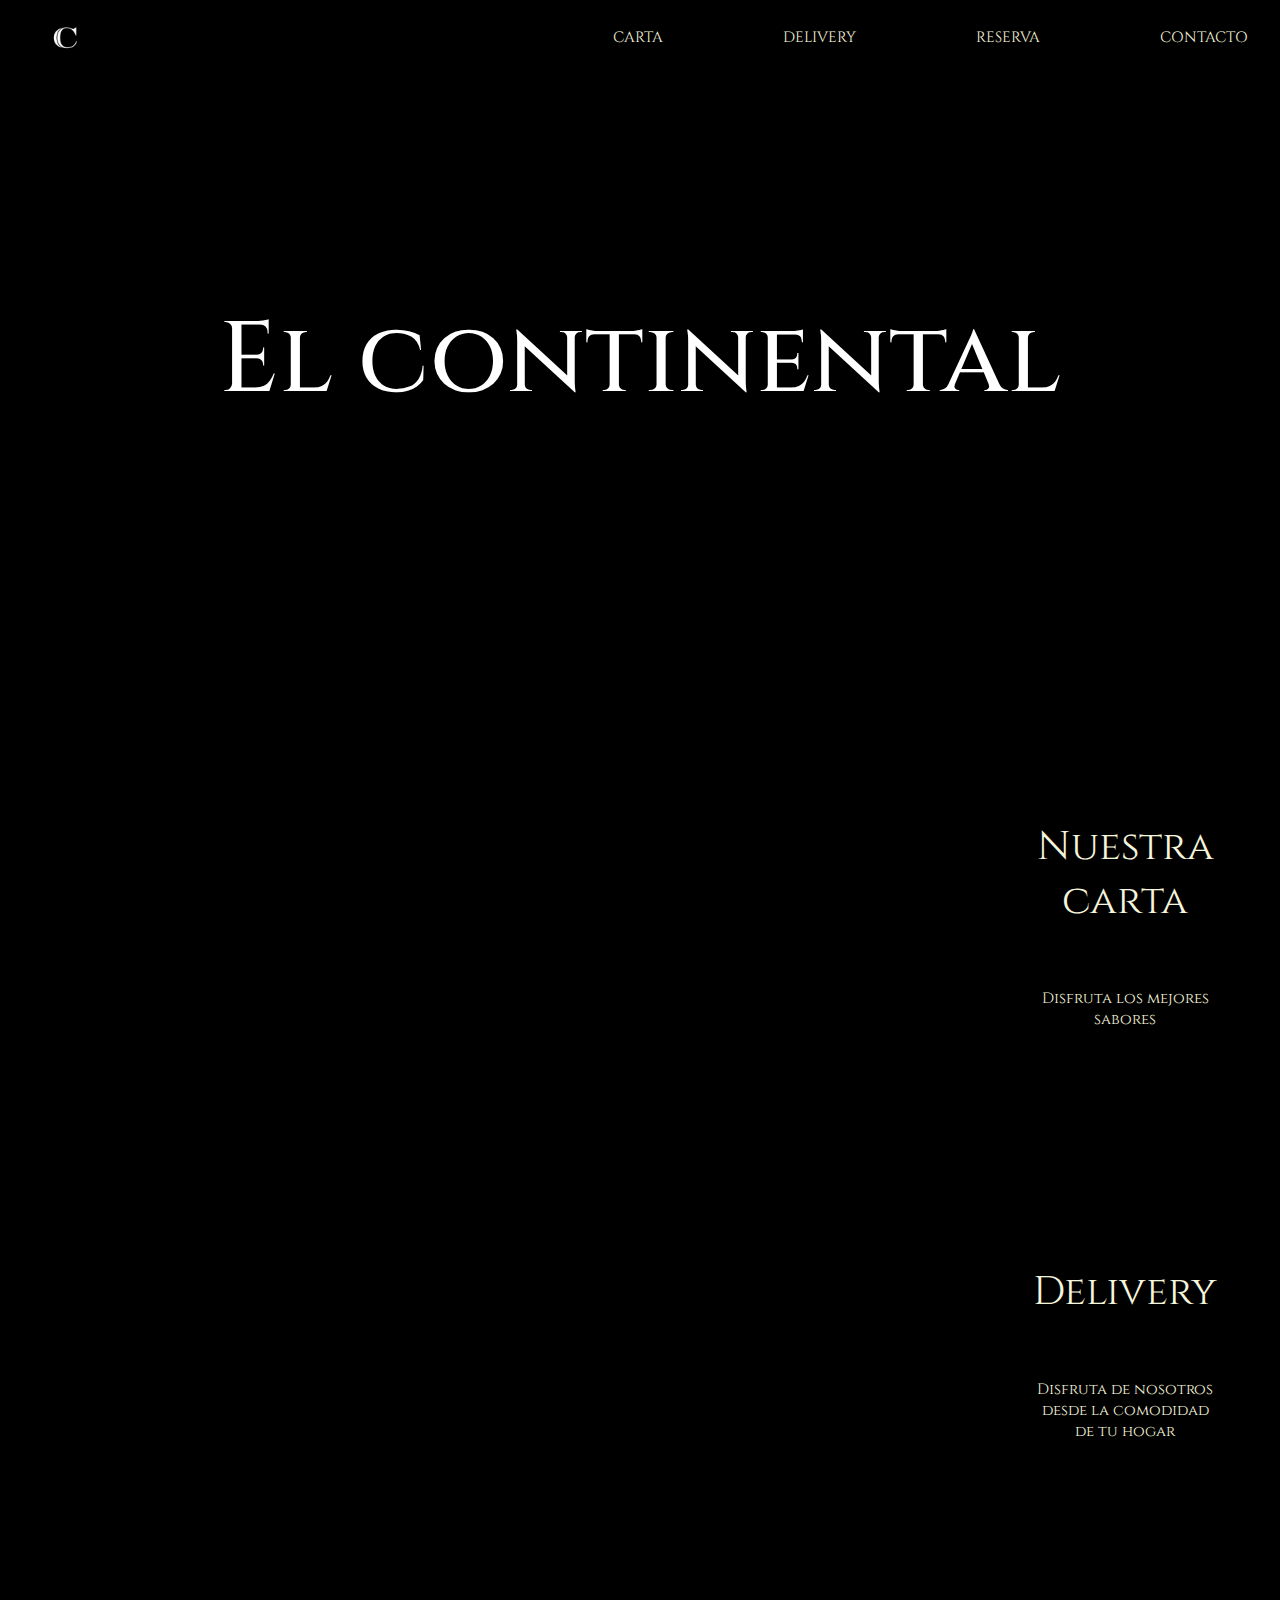
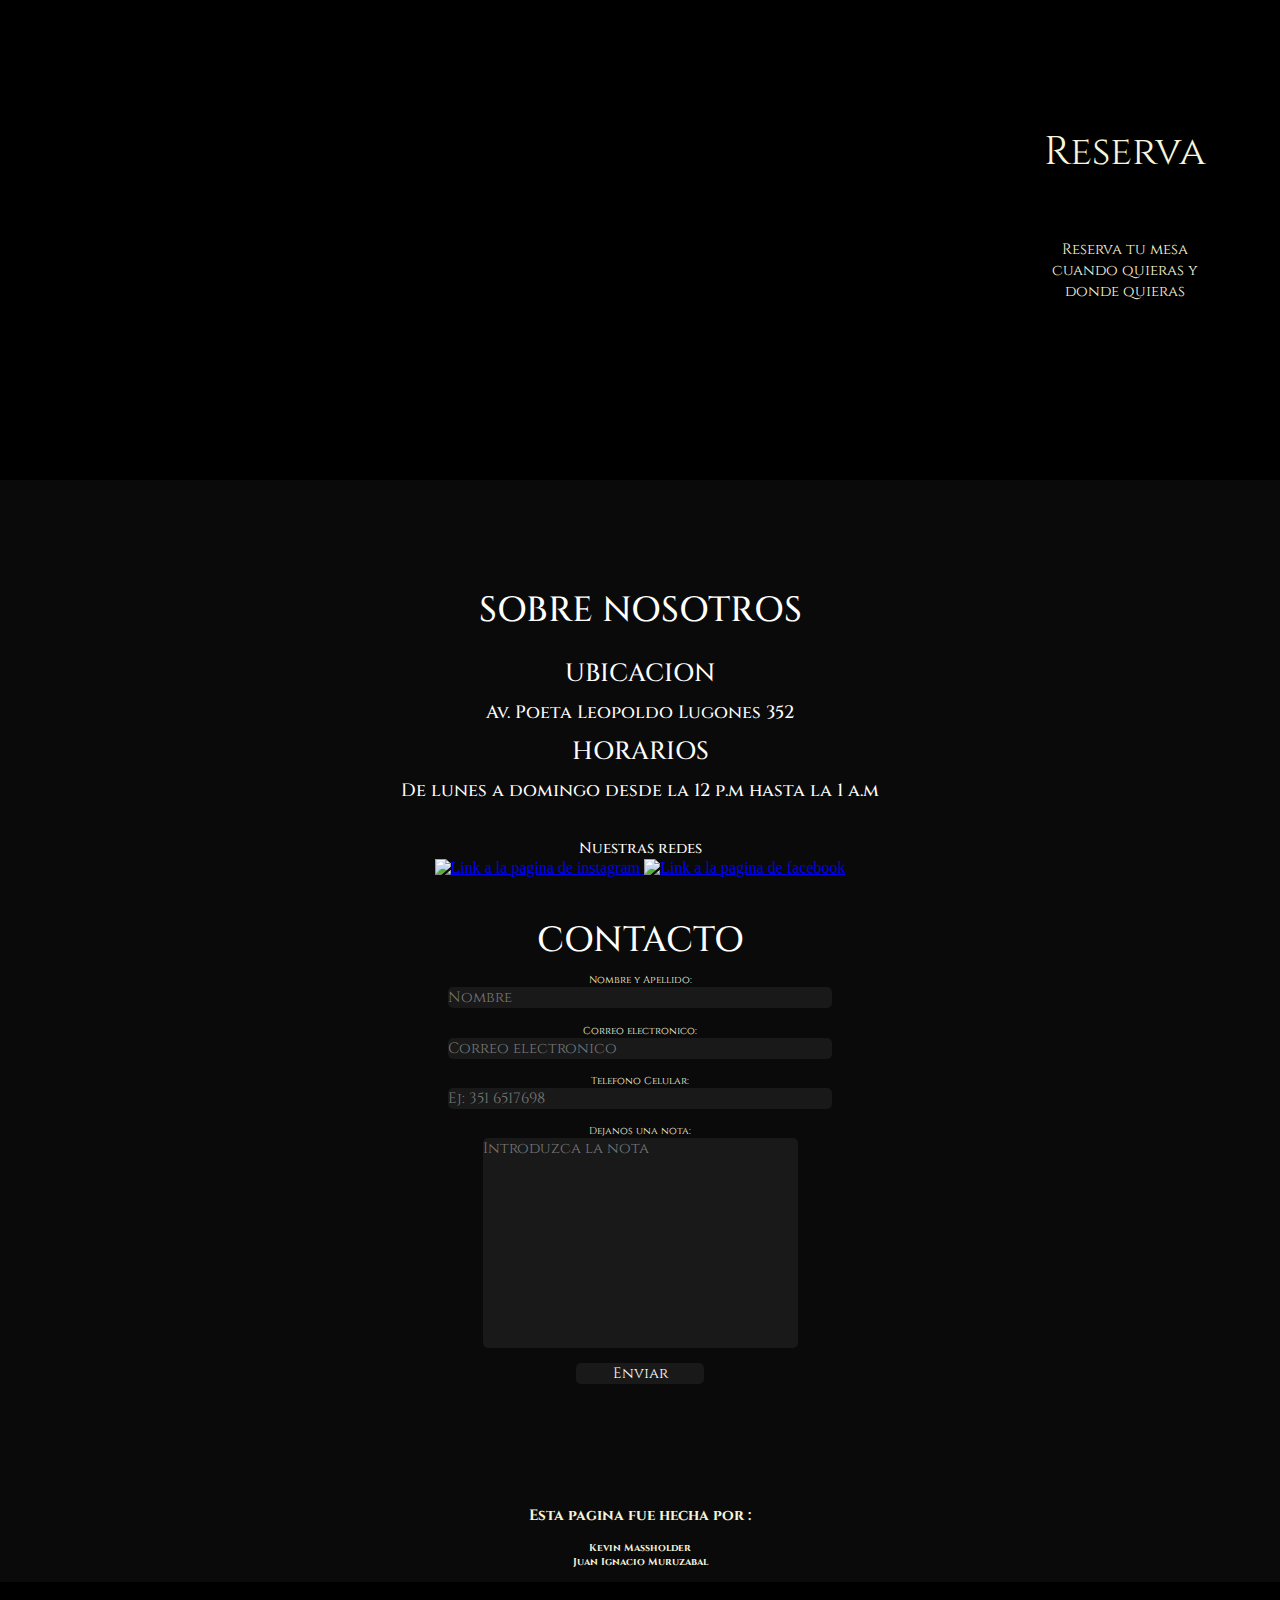
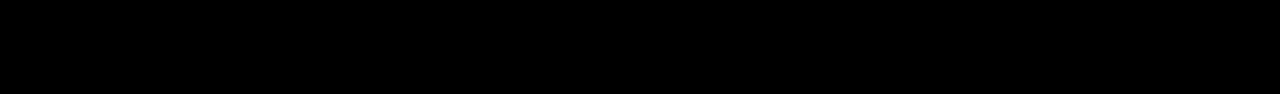
==== Index.html @ cd714e3b "Se traslada proyecto al repositorio de Labcompu" ====
<!DOCTYPE html>
<html lang="es">

    <head>
        <title>Continental</title>
        <meta name="autor" content="Juan Muruzabal y Kevin Massholder">
        <meta name="keywords" content="Continental, Restaurante Continental">
        <meta content="Hoja Principal" name="Index">
        <meta charset="UTF-8">
        <link rel="stylesheet" type="text/css" href="Index_Style.css" />
        <script
            src="https://ajax.googleapis.com/ajax/libs/jquery/3.1.0/jquery.min.js"></script>
        <script type="text/javascript" src="Index_Javascript.js"></script>
        <link rel="preconnect" href="https://fonts.googleapis.com">
        <link rel="preconnect" href="https://fonts.gstatic.com" crossorigin>
        <link
            href="https://fonts.googleapis.com/css2?family=Cinzel:wght@500&display=swap"
            rel="stylesheet">
        <link rel="icon" type="image/jpg"
            href="Recursos/WhatsApp Image 2023-05-08 at 15.11.13.jpeg" />

    </head>

    <body>
        <header>
            <div class="container">
                <nav id="navbar">
                    <a href="Index.html" target="_self">
                        <img
                            src="Recursos/WhatsApp Image 2023-05-08 at 15.11.13.jpeg"
                            class="logo" alt="Imagen Logo">
                    </a>
                    <ul class="nav-menu">
                        <li class="nav-link"><a href="#ancla-carta">CARTA</a></li>
                        <li class="nav-link"><a href="#ancla-delivery">DELIVERY</a></li>
                        <li class="nav-link"><a href="#ancla-reserva">RESERVA</a></li>
                        <li class="nav-link"><a href="#ancla-contacto">CONTACTO</a></li>

                    </ul>
                </nav>
            </div>
        </header>
        <div id="CaraPrincipalIndex">
            <h1>El continental</h1><br>

        </div>

        <div class="container">
            <div id="Carta">
                <div id="CartaDerecha">
                    <a id="ancla-carta"></a>
                    <div class="Cartalink"> <a href="paginas/Carta.html"
                            target="_top">Nuestra carta</a>

                    </div>
                    <div class="CartaDescripcion">
                        <a>Disfruta los mejores sabores</a>
                    </div>
                </div>
            </div>
        </div>

        <div class="container">
            <div id="Delivery">
                <div id="DeliveryDerecha">
                    <a id="ancla-delivery"></a>
                    <div class="Deliverylink"> <a href="paginas/Delivery.html"
                            target="_top">Delivery</a>
                    </div>
                    <div class="DeliveryDescripcion">
                        <a>Disfruta de nosotros desde la comodidad de tu hogar</a>

                    </div>
                </div>
            </div>
        </div>

        <div class="container">
            <div id="Reserva">
                <div id="ReservaDerecha">
                    <a id="ancla-reserva"></a>
                    <div class="Reservalink"> <a href="paginas/Reserva.html"
                            target="_top">Reserva</a>
                    </div>
                    <div class="ReservaDescripcion">
                        <a> Reserva tu mesa cuando quieras y donde quieras </a>
                    </div>

                </div>
            </div>
        </div>

        <footer id="FooterUnico">
            <div class="InfoRes">
                <a id="ancla-contacto"></a>
                <h3>SOBRE NOSOTROS</h3><br>
                <h4>UBICACION</h4>
                <h5>Av. Poeta Leopoldo Lugones 352</h5>
                <h4>HORARIOS</h4>
                <h5>De lunes a domingo desde la 12 p.m hasta la 1 a.m </h5>

                <div class="Redes">
                    <a class="Intro"> Nuestras redes </a>

                    <nav id="navred">
                        <a href="Index.html" target="_self">
                            <img
                                src="https://www.adverthia.com/wp-content/uploads/2020/02/instagram-logo-png-transparent-background-1024x1024-1.png"
                                class="Logo1"
                                alt="Link a la pagina de instagram">

                        </a>
                        <a href="Index.html" target="_self">
                            <img
                                src="https://upload.wikimedia.org/wikipedia/commons/e/ee/Logo_de_Facebook.png"
                                class="Logo1" alt="Link a la pagina de facebook">
                        </a>

                    </nav>

                </div>
            </div>

            <div class="Contacto">

                <h3>CONTACTO</h3>

            </div>

            <div class="Contactanos">

                <form class="cuadro" onsubmit="return false">
                    <label for="Nombre"> Nombre y Apellido: </label><br>
                    <input type="text" id="Nombre" placeholder="Nombre" required><br>
                    <label for="Email"> Correo electronico: </label><br>
                    <input type="email" id="Email"
                        placeholder="Correo electronico" required><br>
                    <label for="Telefono">Telefono Celular: </label><br>
                    <input type="tel" id="Telefono"
                        placeholder="Ej: 351 6517698"
                        onchange="ChequeoValores(this.id, this.value, 'numero')"><br>
                    <label for="Nota">Dejanos una nota: </label><br>
                    <textarea id="Nota" cols="30" rows="10"
                        placeholder="Introduzca la nota" required></textarea><br>
                    <button onclick="GuardarLocalStorage()">Enviar</button>
                    <div id="EnviadoContacto">Enviado!</div>
                </form>

            </div>

            <div class="creadores">
                <h6>Esta pagina fue hecha por :</h6>
                <h5>
                    Kevin Massholder
                    <br>
                    Juan Ignacio Muruzabal
                </h5>
            </div>
        </footer>
    </body>
</html>
---- Index_Style.css ----
* {
    margin: 0;
    padding: 0;
}

body {
    background-color: rgb(0, 0, 0);
    margin: 0;
    padding: 0;
    height: 100%;
    position: relative;
}

header {
    position: fixed;
    top: 0;
    width: 100%;
    height: 70px;
    background-color: rgb(0, 0, 0);
}

li.nav-link {
    list-style: none;
    display: inline-block;
    margin-left: 60px;
    font-family: 'Cinzel', serif;
}

nav ul li a {
    color: beige;
    text-decoration: none;
    font-size: 15px;
}

nav ul li a:hover {
    -webkit-text-stroke: 1px white;
}

div.container {
    width: 1280px;
    margin: auto;
}

nav#navbar {
    width: 95%;
    margin: auto;
    min-height: 70px;
    display: flex;
    justify-content: space-between;
    align-items: center;
}

nav#navbar .logo {
    width: 70px;
}

ul.nav-menu {
    display: flex;
    justify-content: space-between;
    align-items: center;
    gap: 60px;
}

@media(max-width:1280px) {
    div.container {
        width: 100%;
    }
}

div#CaraPrincipalIndex {
    text-align: center;
    box-sizing: border-box;
    align-items: center;
    justify-content: center;
    display: flex;
    position: relative;
    padding: 0 5%;
    margin: 70px auto auto;
    height: 580px;
    background-image: url(https://www.discoverlosangeles.com/sites/default/files/images/2019-01/Inn%20of%20the%20Seventh%20Ray%20dining%20room%20night.jpg);
    background-attachment: fixed;
    background-repeat: no-repeat;
    background-size: cover;
}

div#CaraPrincipalIndex h1 {
    font-size: 100px;
    color: white;
    font-weight: 500;
    font-family: 'Cinzel', serif;
}

div#Carta {
    margin: auto;
    width: auto;
    height: 450px;
    background-image: url(https://www.jabefitness.com/wp-content/uploads/2014/01/DSC04477-Medium.jpg);
    border: 5px solid black;
}

div#CartaDerecha {
    float: right;
    width: 300px;
    height: 450px;
    background-color: black;
    align-content: center;
}

div.Cartalink {
    text-align: center;
    padding-top: 50%;
    top: 50%;
    left: 50%;
    z-index: 2;
    align-content: center;
}

div.Cartalink a {
    color: beige;
    text-decoration: none;
    font-size: 40px;
    font-family: 'Cinzel', serif;
    transition: 1.5s;
}

div.Cartalink a:hover {
    -webkit-text-stroke: 1px white;
    color: transparent;
}


div.CartaDescripcion {
    text-align: center;
}

div.CartaDescripcion a {
    color: beige;
    display: inline-block;
    padding: 60px;
    text-decoration: none;
    font-size: 15px;
    font-family: 'Cinzel', serif
}

div#Delivery {
    margin: auto;
    width: auto;
    height: 450px;
    background-image: url(https://www.cronista.com/files/image/303/303967/5ffe1fe1af560.jpg);
    border: 5px solid black
}

div#DeliveryDerecha {
    float: right;
    width: 300px;
    height: 450px;
    background-color: black;
}

div.Deliverylink {
    text-align: center;
    padding-top: 50%;
    top: 50%;
    left: 50%;
    z-index: 2;
    align-content: center;
}

div.Deliverylink a {
    color: beige;
    text-decoration: none;
    font-size: 40px;
    font-family: 'Cinzel', serif;
    transition: 1.5s;
}

div.Deliverylink a:hover {
    -webkit-text-stroke: 1px white;
    color: transparent;
}

div .DeliveryDescripcion {
    text-align: center;
}

div .DeliveryDescripcion a {
    color: beige;
    display: inline-block;
    padding: 60px;
    text-decoration: none;
    font-size: 15px;
    font-family: 'Cinzel', serif
}

div#Reserva {
    margin: auto;
    width: auto;
    height: 500px;
    background-image: url(https://www.coastlinenservices.com/wp-content/uploads/2019/07/shutterstock_741884605.jpg);
    border: 5px solid black
}

div#ReservaDerecha {
    float: right;
    width: 300px;
    height: 500px;
    background-color: black;
}

div.Reservalink {
    text-align: center;
    padding-top: 50%;
    top: 50%;
    left: 50%;
    z-index: 2;
    align-content: center;
}

div .Reservalink a {
    color: beige;
    text-decoration: none;
    font-size: 40px;
    font-family: 'Cinzel', serif;
    transition: 1.5s;
}

div .Reservalink a:hover {
    -webkit-text-stroke: 1px white;
    color: transparent;
}

div .ReservaDescripcion {
    text-align: center;
}

div .ReservaDescripcion a {
    color: beige;
    display: inline-block;
    padding: 60px;
    text-decoration: none;
    font-size: 15px;
    font-family: 'Cinzel', serif
}

/*Pagina Carta*/

div#CaraPrincipalCarta {
    text-align: center;
    box-sizing: border-box;
    justify-content: center;
    display: flex;
    position: relative;
    padding: 0 5%;
    margin: 70px auto auto;
    height: 1000px;
    background-image: url(https://www.thedailymeal.com/img/gallery/the-2-plate-rules-you-should-follow-at-fine-dining-restaurants/l-intro-1670452199.jpg);
    background-attachment: fixed;
    background-repeat: no-repeat;
    background-size: cover;
}

div.menu {
    margin-top: 70px;
    font-family: 'Lato', sans-serif;
    font-size: x-large;
    display: flex;
    justify-content: center;
    height: 800px;
    width: 800px;
    background-color: rgba(96, 100, 105, 0.726);
}

table.tablamenu caption h6 {
    font-size: xx-large;
    scale: 100%;
}

table.tablamenu td {
    text-align: center;
}

table.tablamenu input {
    display: none;
}

table.tablamenu td button {
    height: 70px;
    width: 100px;
}

table.tablamenu #BotonDelivery {
    display: none;
}

table.tablamenu td button:hover {
    -webkit-text-stroke: 1px white;
}

table.tablemenu th {
    font-size: xx-large;
    scale: 150%;
}

table.tablamenu {
    text-align: center;
    border: 10px inset rgb(153, 144, 144);
}

/*Pagina delivery*/

div#CaraPrincipalDelivery {
    text-align: center;
    box-sizing: border-box;
    align-items: center;
    justify-content: center;
    display: flex;
    position: relative;
    padding: 0 5%;
    margin: 70px auto auto;
    height: 1000px;
    background-image: url(https://www.sfceurope.com/media/image/96/9b/b1/Optimized-AdobeStock_278243908-1.jpg);
    background-attachment: fixed;
    background-repeat: no-repeat;
    background-size: cover;
}

div.registrodelivery {
    padding: 35px;
    height: 800px;
    width: 900px;
    background-color: rgba(86, 86, 86, 0.726);
}

div .comida {
    padding: 40px;
}

div.can {
    display: none;
    padding: 3px;
    margin: 32px;
}

#canvas {
    border: solid 5px white;
    background: black;
}


div.can h1 {

    color: beige;
    text-decoration: none;
    font-size: 25px;
    font-family: 'Cinzel', serif;


}


div .comida button {
    height: 70px;
    width: 100px;
}



div .comida button:hover {
    -webkit-text-stroke: 1px white;
}

div.registrodelivery h2 {
    font-size: 35px;
    color: white;
    font-weight: 500;
    font-family: 'Cinzel', serif;
}

/*Pagina reserva*/

div#CaraPrincipalReserva {
    text-align: center;
    box-sizing: border-box;
    align-items: center;
    justify-content: center;
    display: flex;
    position: relative;
    padding: 0 5%;
    margin: 70px auto auto;
    height: 800px;
    background-image: url(https://tiger-recruitment.com/wp-content/uploads/2020/01/iStock-1175240175-1-scaled.jpg);
    background-attachment: fixed;
    background-repeat: no-repeat;
    background-size: cover;
}

div.registroreserva {
    padding: 40px;
    height: 600px;
    width: 800px;
    background-color: rgba(86, 86, 86, 0.726);
    display: block;
    align-items: center;
    text-align: center;
    justify-content: center;
}

div.registroreserva h2 {
    font-size: 35px;
    color: white;
    font-weight: 500;
    font-family: 'Cinzel', serif;
}

div.reserva {
    opacity: 0;
    display: block;
    align-items: center;
    height: 600px;
    width: 800px;
}

div.numeroreserva h3 {
    padding: 50px;
    font-size: 20px;
    color: white;
    font-weight: 500;
    font-family: 'Cinzel', serif;
}

/*Footer*/
footer#FooterUnico {
    text-align: center;
    align-items: center;
    justify-content: center;
    padding-top: 8%;
    top: 50%;
    left: 50%;
    margin: auto;
    width: auto;
    height: 1000px;
    background-color: rgb(10, 10, 10);
}

div.InfoRes {

    display: inline-block;
    padding: 5px;
}

div.Redes {
    display: inline-block;
    padding: 30px;
    align-items: center;
    justify-content: center;

}

div.InfoRes h3 {
    font-size: 35px;
    color: white;
    font-weight: 500;
    font-family: 'Cinzel', serif;
}

div.InfoRes h4 {
    padding: 5px;
    font-size: 25px;
    color: white;
    font-weight: 500;
    font-family: 'Cinzel', serif;
}

div.InfoRes h5 {
    padding: 5px;
    font-size: 18px;
    color: white;
    font-weight: 500;
    font-family: 'Cinzel', serif;
}

div.Redes a.Intro {
    font-size: 15px;
    color: white;
    font-weight: 500;
    font-family: 'Cinzel', serif;
}

nav#navred img.Logo1 {
    height: 30px;
    width: 30px;
}

div.creadores {
    padding: 110px;
}

div.creadores h6 {
    color: beige;
    text-decoration: none;
    font-size: 15px;
    font-family: 'Cinzel', serif;
}

div.creadores h5 {
    padding: 15px;
    color: beige;
    text-decoration: none;
    font-size: 10px;
    font-family: 'Cinzel', serif;
}

div.Contactanos {
    display: block;
    align-items: center;
}

div.Contactanos form {
    position: static;
}

div #EnviadoContacto {
    color: beige;
    text-decoration: none;
    font-size: 30px;
    font-family: 'Cinzel', serif;
    display: none;
}

form input {
    width: 30%;
    border: none;
    outline: none;
    background: #191919;
    color: #fff;
    font-size: 15px;
    font-family: 'Cinzel', serif;
    margin-bottom: 0.7rem;
    border-radius: 5px;
}

form textarea {
    border: none;
    resize: none;
    outline: none;
    background: #191919;
    color: #fff;
    font-size: 15px;
    font-family: 'Cinzel', serif;
    margin-bottom: 0.7rem;
    border-radius: 5px;
}


form label {
    padding: 50px;
    color: beige;
    text-decoration: none;
    font-size: 10px;
    font-family: 'Cinzel', serif;
}

div.Contacto {
    display: block;
    padding: 5px;
}

div.Contacto h3 {
    font-size: 35px;
    color: white;
    font-weight: 500;
    font-family: 'Cinzel', serif;
}

button {
    width: 10%;
    border: none;
    outline: none;
    background: #191919;
    color: #fff;
    font-size: 15px;
    font-family: 'Cinzel', serif;
    margin-bottom: 0.7rem;
    border-radius: 5px;
}
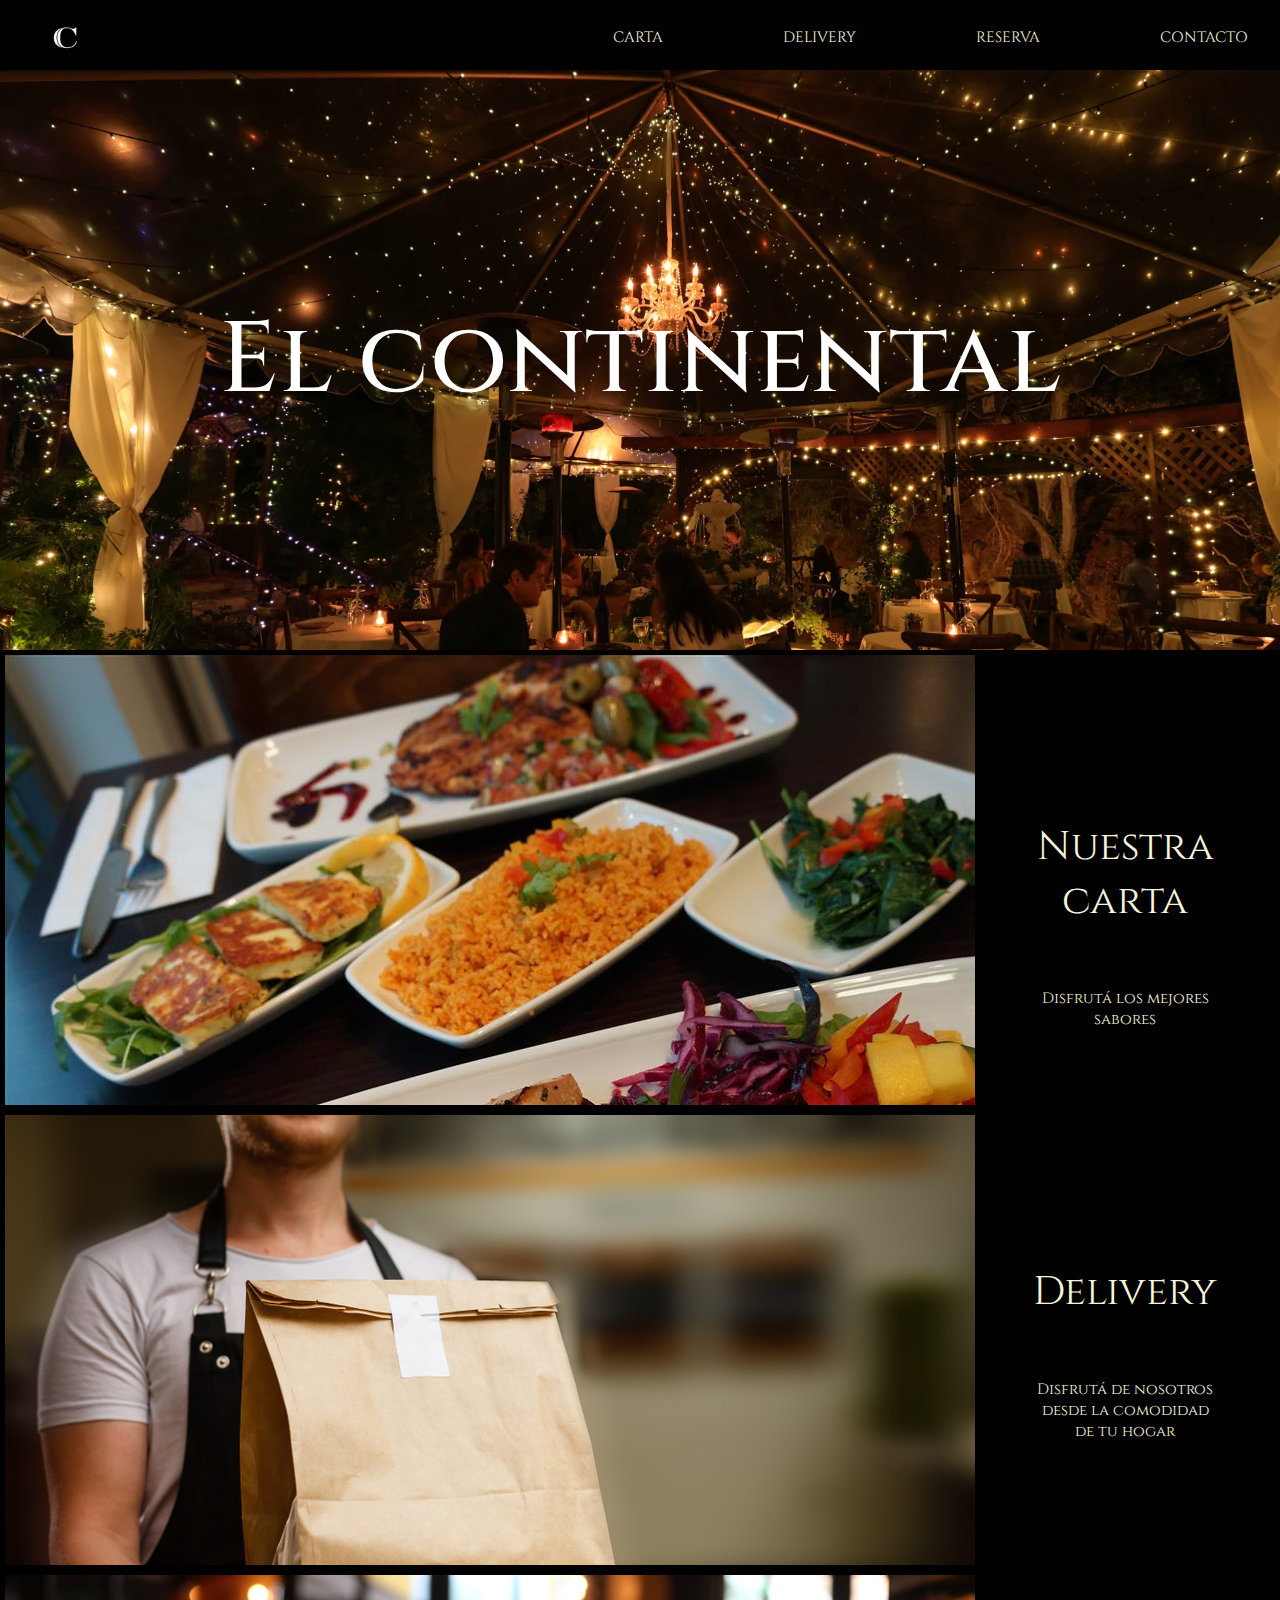
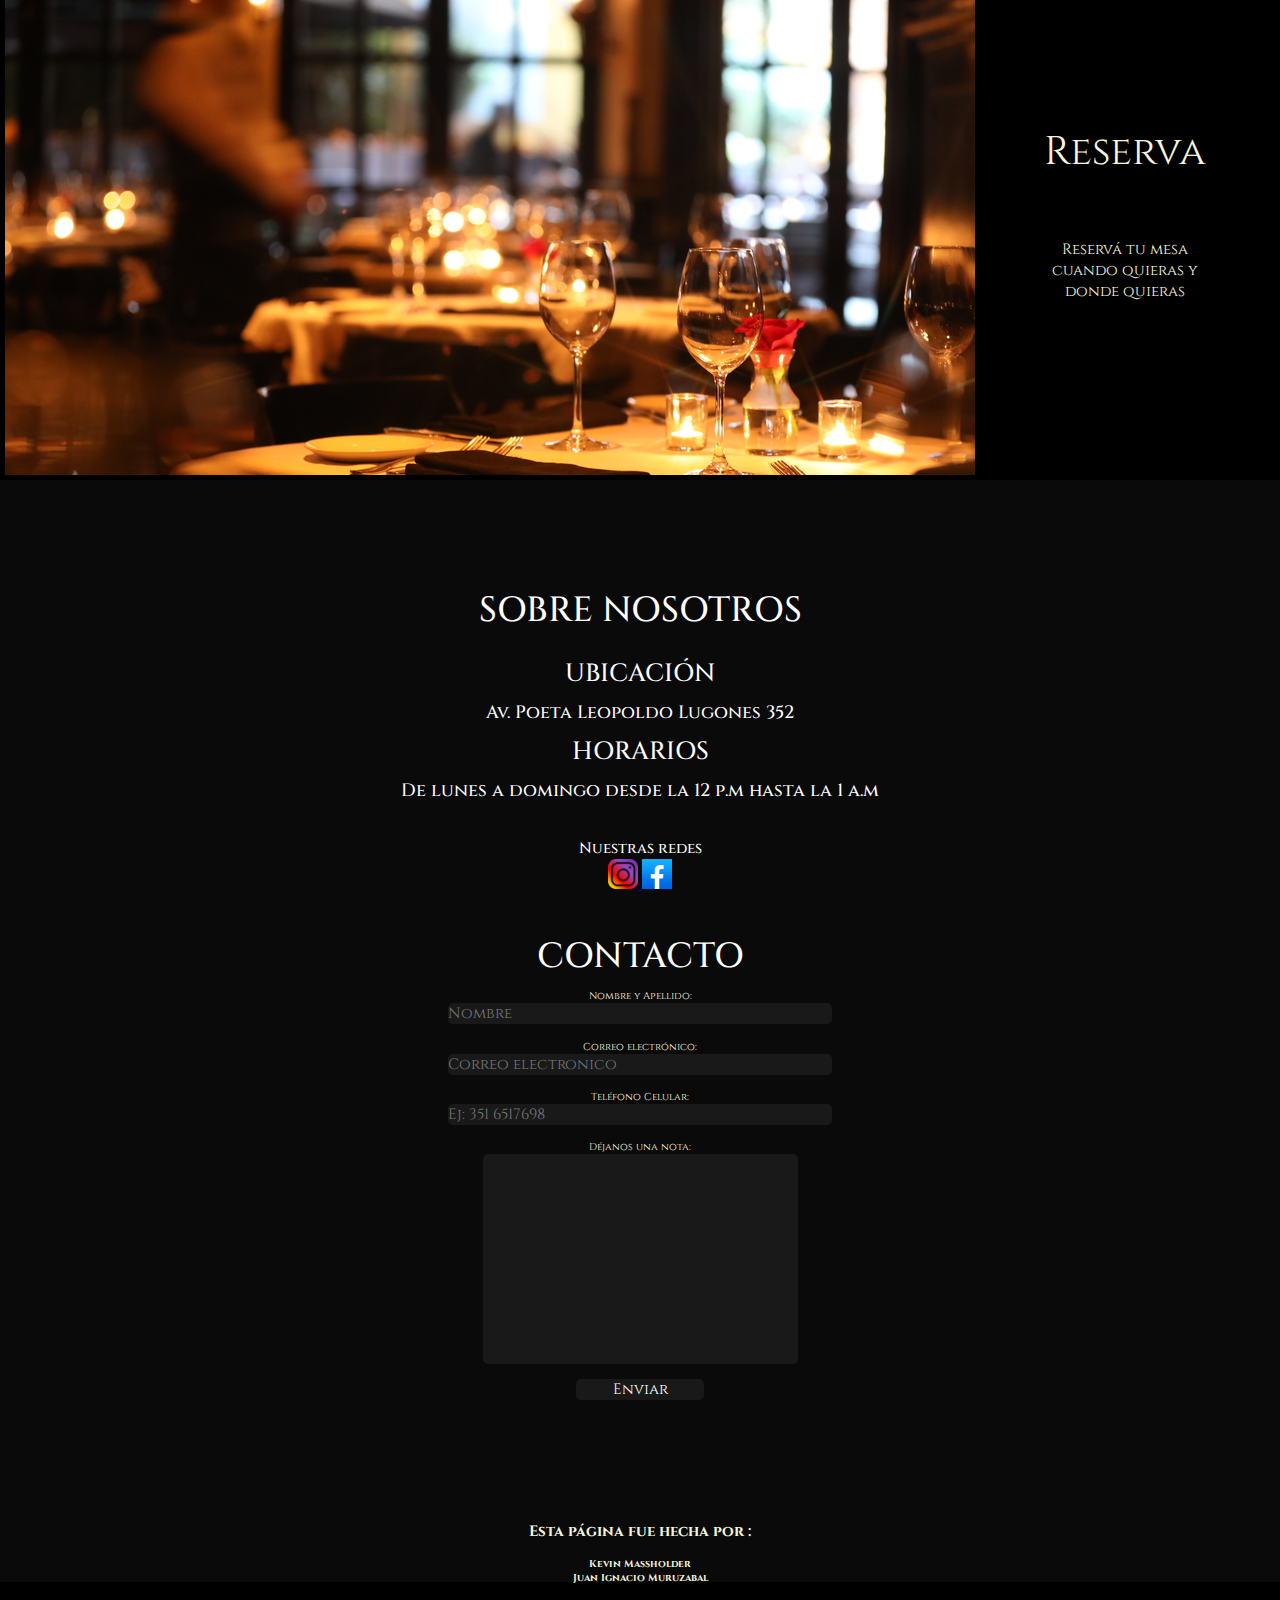
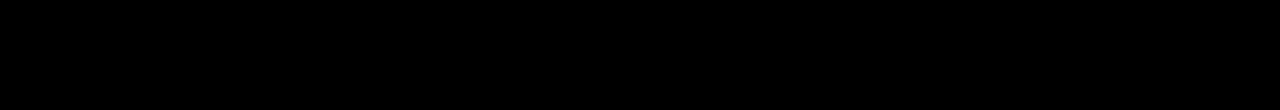
==== commit b660d7a4: "Se agrega modificacion para el final, falta agregar sketch modificado" ====
--- a/Index.html
+++ b/Index.html
@@ -1,161 +1,163 @@
 <!DOCTYPE html>
 <html lang="es">
 
-    <head>
-        <title>Continental</title>
-        <meta name="autor" content="Juan Muruzabal y Kevin Massholder">
-        <meta name="keywords" content="Continental, Restaurante Continental">
-        <meta content="Hoja Principal" name="Index">
-        <meta charset="UTF-8">
-        <link rel="stylesheet" type="text/css" href="Index_Style.css" />
-        <script
+<head>
+    <title>Continental</title>
+    <meta name="autor" content="Juan Muruzabal y Kevin Massholder">
+    <meta name="keywords" content="Continental, Restaurante Continental">
+    <meta content="Hoja Principal" name="Index">
+    <meta charset="UTF-8">
+    <link rel="stylesheet" type="text/css" href="Index_Style.css"/>
+    <script
             src="https://ajax.googleapis.com/ajax/libs/jquery/3.1.0/jquery.min.js"></script>
-        <script type="text/javascript" src="Index_Javascript.js"></script>
-        <link rel="preconnect" href="https://fonts.googleapis.com">
-        <link rel="preconnect" href="https://fonts.gstatic.com" crossorigin>
-        <link
+    <script type="text/javascript" src="Index_Javascript.js"></script>
+    <link rel="preconnect" href="https://fonts.googleapis.com">
+    <link rel="preconnect" href="https://fonts.gstatic.com" crossorigin>
+    <link
             href="https://fonts.googleapis.com/css2?family=Cinzel:wght@500&display=swap"
             rel="stylesheet">
-        <link rel="icon" type="image/jpg"
-            href="Recursos/WhatsApp Image 2023-05-08 at 15.11.13.jpeg" />
+    <link rel="icon" type="image/jpg"
+          href="Recursos/LogoContinental.jpeg"/>
 
-    </head>
+</head>
 
-    <body>
-        <header>
-            <div class="container">
-                <nav id="navbar">
-                    <a href="Index.html" target="_self">
-                        <img
-                            src="Recursos/WhatsApp Image 2023-05-08 at 15.11.13.jpeg"
-                            class="logo" alt="Imagen Logo">
-                    </a>
-                    <ul class="nav-menu">
-                        <li class="nav-link"><a href="#ancla-carta">CARTA</a></li>
-                        <li class="nav-link"><a href="#ancla-delivery">DELIVERY</a></li>
-                        <li class="nav-link"><a href="#ancla-reserva">RESERVA</a></li>
-                        <li class="nav-link"><a href="#ancla-contacto">CONTACTO</a></li>
+<body>
+<header>
+    <div class="container">
+        <nav id="navbar">
+            <a href="Index.html" target="_self">
+                <img
+                        src="Recursos/LogoContinental.jpeg"
+                        class="logo" alt="Imagen Logo">
+            </a>
+            <ul class="nav-menu">
+                <li class="nav-link"><a href="#ancla-carta">CARTA</a></li>
+                <li class="nav-link"><a href="#ancla-delivery">DELIVERY</a></li>
+                <li class="nav-link"><a href="#ancla-reserva">RESERVA</a></li>
+                <li class="nav-link"><a href="#ancla-contacto">CONTACTO</a></li>
 
-                    </ul>
-                </nav>
+            </ul>
+        </nav>
+    </div>
+</header>
+<div id="CaraPrincipalIndex">
+    <h1>El continental</h1><br>
+
+</div>
+
+<div class="container">
+    <div id="Carta">
+        <div id="CartaDerecha">
+            <a id="ancla-carta"></a>
+            <div class="Cartalink"><a href="paginas/Carta.html"
+                                      target="_top">Nuestra carta</a>
+
             </div>
-        </header>
-        <div id="CaraPrincipalIndex">
-            <h1>El continental</h1><br>
+            <div class="CartaDescripcion">
+                <a>Disfrutá los mejores sabores</a>
+            </div>
+        </div>
+    </div>
+</div>
+
+<div class="container">
+    <div id="Delivery">
+        <div id="DeliveryDerecha">
+            <a id="ancla-delivery"></a>
+            <div class="Deliverylink"><a href="paginas/Delivery.html"
+                                         target="_top">Delivery</a>
+            </div>
+            <div class="DeliveryDescripcion">
+                <a>Disfrutá de nosotros desde la comodidad de tu hogar</a>
+
+            </div>
+        </div>
+    </div>
+</div>
+
+<div class="container">
+    <div id="Reserva">
+        <div id="ReservaDerecha">
+            <a id="ancla-reserva"></a>
+            <div class="Reservalink"><a href="paginas/Reserva.html"
+                                        target="_top">Reserva</a>
+            </div>
+            <div class="ReservaDescripcion">
+                <a> Reservá tu mesa cuando quieras y donde quieras </a>
+            </div>
 
         </div>
+    </div>
+</div>
 
-        <div class="container">
-            <div id="Carta">
-                <div id="CartaDerecha">
-                    <a id="ancla-carta"></a>
-                    <div class="Cartalink"> <a href="paginas/Carta.html"
-                            target="_top">Nuestra carta</a>
+<footer id="FooterUnico">
+    <div class="InfoRes">
+        <a id="ancla-contacto"></a>
+        <h3>SOBRE NOSOTROS</h3><br>
+        <h4>UBICACIÓN</h4>
+        <h5>Av. Poeta Leopoldo Lugones 352</h5>
+        <h4>HORARIOS</h4>
+        <h5>De lunes a domingo desde la 12 p.m hasta la 1 a.m </h5>
 
-                    </div>
-                    <div class="CartaDescripcion">
-                        <a>Disfruta los mejores sabores</a>
-                    </div>
-                </div>
-            </div>
+        <div class="Redes">
+            <a class="Intro"> Nuestras redes </a>
+
+            <nav id="navred">
+                <a href="Index.html" target="_self">
+                    <img
+                            src="Recursos/LogoInstagram.png"
+                            class="Logo1"
+                            alt="Link a la pagina de instagram">
+
+                </a>
+                <a href="Index.html" target="_self">
+                    <img
+                            src="Recursos/LogoFacebook.png"
+                            class="Logo1" alt="Link a la pagina de facebook">
+                </a>
+
+            </nav>
+
         </div>
+    </div>
 
-        <div class="container">
-            <div id="Delivery">
-                <div id="DeliveryDerecha">
-                    <a id="ancla-delivery"></a>
-                    <div class="Deliverylink"> <a href="paginas/Delivery.html"
-                            target="_top">Delivery</a>
-                    </div>
-                    <div class="DeliveryDescripcion">
-                        <a>Disfruta de nosotros desde la comodidad de tu hogar</a>
+    <div class="Contacto">
 
-                    </div>
-                </div>
-            </div>
-        </div>
+        <h3>CONTACTO</h3>
 
-        <div class="container">
-            <div id="Reserva">
-                <div id="ReservaDerecha">
-                    <a id="ancla-reserva"></a>
-                    <div class="Reservalink"> <a href="paginas/Reserva.html"
-                            target="_top">Reserva</a>
-                    </div>
-                    <div class="ReservaDescripcion">
-                        <a> Reserva tu mesa cuando quieras y donde quieras </a>
-                    </div>
+    </div>
 
-                </div>
-            </div>
-        </div>
+    <div class="Contactanos">
 
-        <footer id="FooterUnico">
-            <div class="InfoRes">
-                <a id="ancla-contacto"></a>
-                <h3>SOBRE NOSOTROS</h3><br>
-                <h4>UBICACION</h4>
-                <h5>Av. Poeta Leopoldo Lugones 352</h5>
-                <h4>HORARIOS</h4>
-                <h5>De lunes a domingo desde la 12 p.m hasta la 1 a.m </h5>
+        <form class="cuadro" onsubmit="return false">
+            <label for="Nombre"> Nombre y Apellido: </label><br>
+            <input type="text" id="Nombre" placeholder="Nombre" required class="FormularioContacto"><br>
+            <label for="Email"> Correo electrónico: </label><br>
+            <input type="email" id="Email" name="email"
+                   placeholder="Correo electronico" required class="FormularioContacto"><br>
+            <label for="Telefono">Teléfono Celular: </label><br>
+            <input type="tel" id="Telefono"
+                   placeholder="Ej: 351 6517698"
+                   onchange="ChequeoValores(this.id, this.value, 'numero')"
+                   required class="FormularioContacto"><br>
+            <label for="Nota">Déjanos una nota: </label><br>
+            <textarea id="Nota" cols="30" rows="10"
+                      placeholder="Introduzca la nota" required class="FormularioContacto">
+                    </textarea><br>
+            <button onclick="ContactoValidacion()">Enviar</button>
+            <div id="EnviadoContacto">Enviado!</div>
+        </form>
 
-                <div class="Redes">
-                    <a class="Intro"> Nuestras redes </a>
+    </div>
 
-                    <nav id="navred">
-                        <a href="Index.html" target="_self">
-                            <img
-                                src="https://www.adverthia.com/wp-content/uploads/2020/02/instagram-logo-png-transparent-background-1024x1024-1.png"
-                                class="Logo1"
-                                alt="Link a la pagina de instagram">
-
-                        </a>
-                        <a href="Index.html" target="_self">
-                            <img
-                                src="https://upload.wikimedia.org/wikipedia/commons/e/ee/Logo_de_Facebook.png"
-                                class="Logo1" alt="Link a la pagina de facebook">
-                        </a>
-
-                    </nav>
-
-                </div>
-            </div>
-
-            <div class="Contacto">
-
-                <h3>CONTACTO</h3>
-
-            </div>
-
-            <div class="Contactanos">
-
-                <form class="cuadro" onsubmit="return false">
-                    <label for="Nombre"> Nombre y Apellido: </label><br>
-                    <input type="text" id="Nombre" placeholder="Nombre" required><br>
-                    <label for="Email"> Correo electronico: </label><br>
-                    <input type="email" id="Email"
-                        placeholder="Correo electronico" required><br>
-                    <label for="Telefono">Telefono Celular: </label><br>
-                    <input type="tel" id="Telefono"
-                        placeholder="Ej: 351 6517698"
-                        onchange="ChequeoValores(this.id, this.value, 'numero')"><br>
-                    <label for="Nota">Dejanos una nota: </label><br>
-                    <textarea id="Nota" cols="30" rows="10"
-                        placeholder="Introduzca la nota" required></textarea><br>
-                    <button onclick="GuardarLocalStorage()">Enviar</button>
-                    <div id="EnviadoContacto">Enviado!</div>
-                </form>
-
-            </div>
-
-            <div class="creadores">
-                <h6>Esta pagina fue hecha por :</h6>
-                <h5>
-                    Kevin Massholder
-                    <br>
-                    Juan Ignacio Muruzabal
-                </h5>
-            </div>
-        </footer>
-    </body>
+    <div class="creadores">
+        <h6>Esta página fue hecha por :</h6>
+        <h5>
+            Kevin Massholder
+            <br>
+            Juan Ignacio Muruzabal
+        </h5>
+    </div>
+</footer>
+</body>
 </html>--- a/Index_Style.css
+++ b/Index_Style.css
@@ -61,7 +61,7 @@
     gap: 60px;
 }
 
-@media(max-width:1280px) {
+@media (max-width: 1280px) {
     div.container {
         width: 100%;
     }
@@ -77,7 +77,7 @@
     padding: 0 5%;
     margin: 70px auto auto;
     height: 580px;
-    background-image: url(https://www.discoverlosangeles.com/sites/default/files/images/2019-01/Inn%20of%20the%20Seventh%20Ray%20dining%20room%20night.jpg);
+    background-image: url(Recursos/Fondo1.png);
     background-attachment: fixed;
     background-repeat: no-repeat;
     background-size: cover;
@@ -94,7 +94,7 @@
     margin: auto;
     width: auto;
     height: 450px;
-    background-image: url(https://www.jabefitness.com/wp-content/uploads/2014/01/DSC04477-Medium.jpg);
+    background-image: url(Recursos/Fondo2.jpg);
     border: 5px solid black;
 }
 
@@ -146,7 +146,7 @@
     margin: auto;
     width: auto;
     height: 450px;
-    background-image: url(https://www.cronista.com/files/image/303/303967/5ffe1fe1af560.jpg);
+    background-image: url(Recursos/Fondo3.jpg);
     border: 5px solid black
 }
 
@@ -196,7 +196,7 @@
     margin: auto;
     width: auto;
     height: 500px;
-    background-image: url(https://www.coastlinenservices.com/wp-content/uploads/2019/07/shutterstock_741884605.jpg);
+    background-image: url(Recursos/Fondo4.jpg);
     border: 5px solid black
 }
 
@@ -253,7 +253,7 @@
     padding: 0 5%;
     margin: 70px auto auto;
     height: 1000px;
-    background-image: url(https://www.thedailymeal.com/img/gallery/the-2-plate-rules-you-should-follow-at-fine-dining-restaurants/l-intro-1670452199.jpg);
+    background-image: url(Recursos/Fondo5.jpg);
     background-attachment: fixed;
     background-repeat: no-repeat;
     background-size: cover;
@@ -266,8 +266,15 @@
     display: flex;
     justify-content: center;
     height: 800px;
-    width: 800px;
+    width: 1300px;
     background-color: rgba(96, 100, 105, 0.726);
+}
+
+table,
+th,
+tr,
+td.separador {
+    border: 1px solid #000000;
 }
 
 table.tablamenu caption h6 {
@@ -275,34 +282,32 @@
     scale: 100%;
 }
 
-table.tablamenu td {
-    text-align: center;
-}
-
 table.tablamenu input {
     display: none;
 }
 
-table.tablamenu td button {
-    height: 70px;
+#BotonMenu {
+    font-family: 'Lato', sans-serif;
+    font-size: x-large;
+    height: 100px;
     width: 100px;
-}
-
-table.tablamenu #BotonDelivery {
     display: none;
-}
-
-table.tablamenu td button:hover {
+    background-color: rgb(77, 108, 136);
+}
+
+#BotonMenu:hover {
     -webkit-text-stroke: 1px white;
 }
 
-table.tablemenu th {
+div#muestraTotal {
+    display: none;
+}
+
+table th {
     font-size: xx-large;
-    scale: 150%;
 }
 
 table.tablamenu {
-    text-align: center;
     border: 10px inset rgb(153, 144, 144);
 }
 
@@ -317,8 +322,8 @@
     position: relative;
     padding: 0 5%;
     margin: 70px auto auto;
-    height: 1000px;
-    background-image: url(https://www.sfceurope.com/media/image/96/9b/b1/Optimized-AdobeStock_278243908-1.jpg);
+    height: 1500px;
+    background-image: url(Recursos/Fondo6.jpg);
     background-attachment: fixed;
     background-repeat: no-repeat;
     background-size: cover;
@@ -326,7 +331,7 @@
 
 div.registrodelivery {
     padding: 35px;
-    height: 800px;
+    height: 1200px;
     width: 900px;
     background-color: rgba(86, 86, 86, 0.726);
 }
@@ -341,29 +346,44 @@
     margin: 32px;
 }
 
+#CanvasBrazo1 {
+    border: solid 1px rgba(0, 0, 0, 0.281);
+    background-image: url(Recursos/FondoCanvas.png);
+}
+
+#CanvasBrazo2 {
+    border: solid 1px rgba(0, 0, 0, 0.281);
+    background-image: url(Recursos/FondoCanvas.png);
+}
+
 #canvas {
     border: solid 5px white;
     background: black;
 }
 
-
-div.can h1 {
-
+.PremioCanvas {
     color: beige;
     text-decoration: none;
     font-size: 25px;
     font-family: 'Cinzel', serif;
-
-
-}
-
+}
+
+div.can h1,
+span#muestraTotal {
+    color: beige;
+    text-decoration: none;
+    font-size: 25px;
+    font-family: 'Cinzel', serif;
+}
+
+div#Premio {
+    display: none;
+}
 
 div .comida button {
     height: 70px;
     width: 100px;
 }
-
-
 
 div .comida button:hover {
     -webkit-text-stroke: 1px white;
@@ -388,7 +408,7 @@
     padding: 0 5%;
     margin: 70px auto auto;
     height: 800px;
-    background-image: url(https://tiger-recruitment.com/wp-content/uploads/2020/01/iStock-1175240175-1-scaled.jpg);
+    background-image: url(Recursos/Fondo7.png);
     background-attachment: fixed;
     background-repeat: no-repeat;
     background-size: cover;
@@ -412,8 +432,8 @@
     font-family: 'Cinzel', serif;
 }
 
-div.reserva {
-    opacity: 0;
+div#reserva {
+    opacity: 90%;
     display: block;
     align-items: center;
     height: 600px;
@@ -426,6 +446,14 @@
     color: white;
     font-weight: 500;
     font-family: 'Cinzel', serif;
+}
+
+div#EnviadoReserva {
+    color: beige;
+    text-decoration: none;
+    font-size: 30px;
+    font-family: 'Cinzel', serif;
+    display: none;
 }
 
 /*Footer*/
